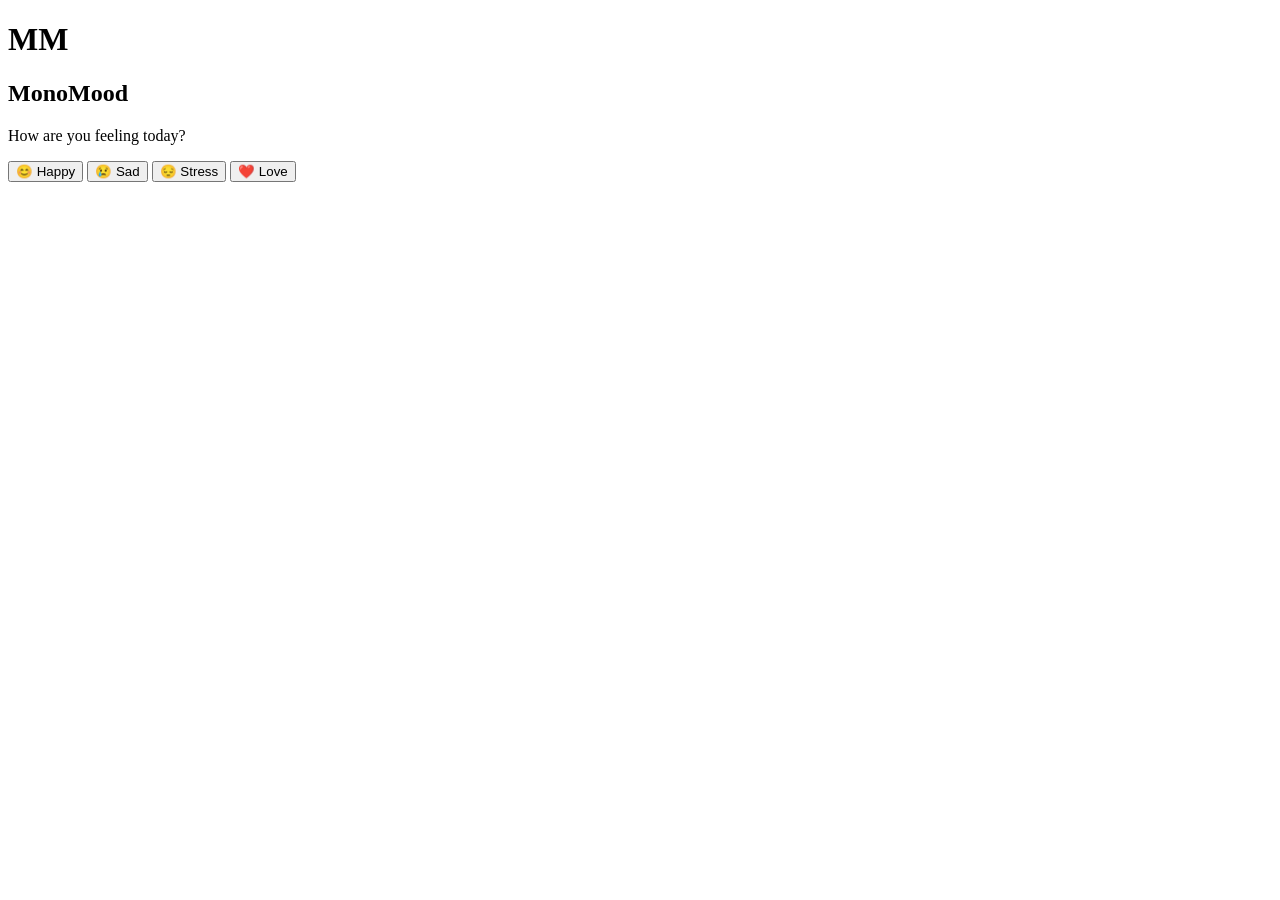
==== index.html @ b67a97ed "Add files via upload" ====
<!DOCTYPE html>
<html lang="en">
<head>
  <meta charset="UTF-8">
  <title>MonoMood</title>
  <link rel="stylesheet" href="style.css">
</head>
<body>

<div class="container">
  <h1 class="logo">MM</h1>
  <h2>MonoMood</h2>
  <p class="tagline">How are you feeling today?</p>

  <div class="moods">
    <button onclick="selectMood('happy')">😊 Happy</button>
    <button onclick="selectMood('sad')">😢 Sad</button>
    <button onclick="selectMood('stress')">😔 Stress</button>
    <button onclick="selectMood('love')">❤️ Love</button>
  </div>
</div>

<script>
  function selectMood(mood) {
    localStorage.setItem("mood", mood);
    window.location.href = "result.html";
  }
</script>

</body>
</html>
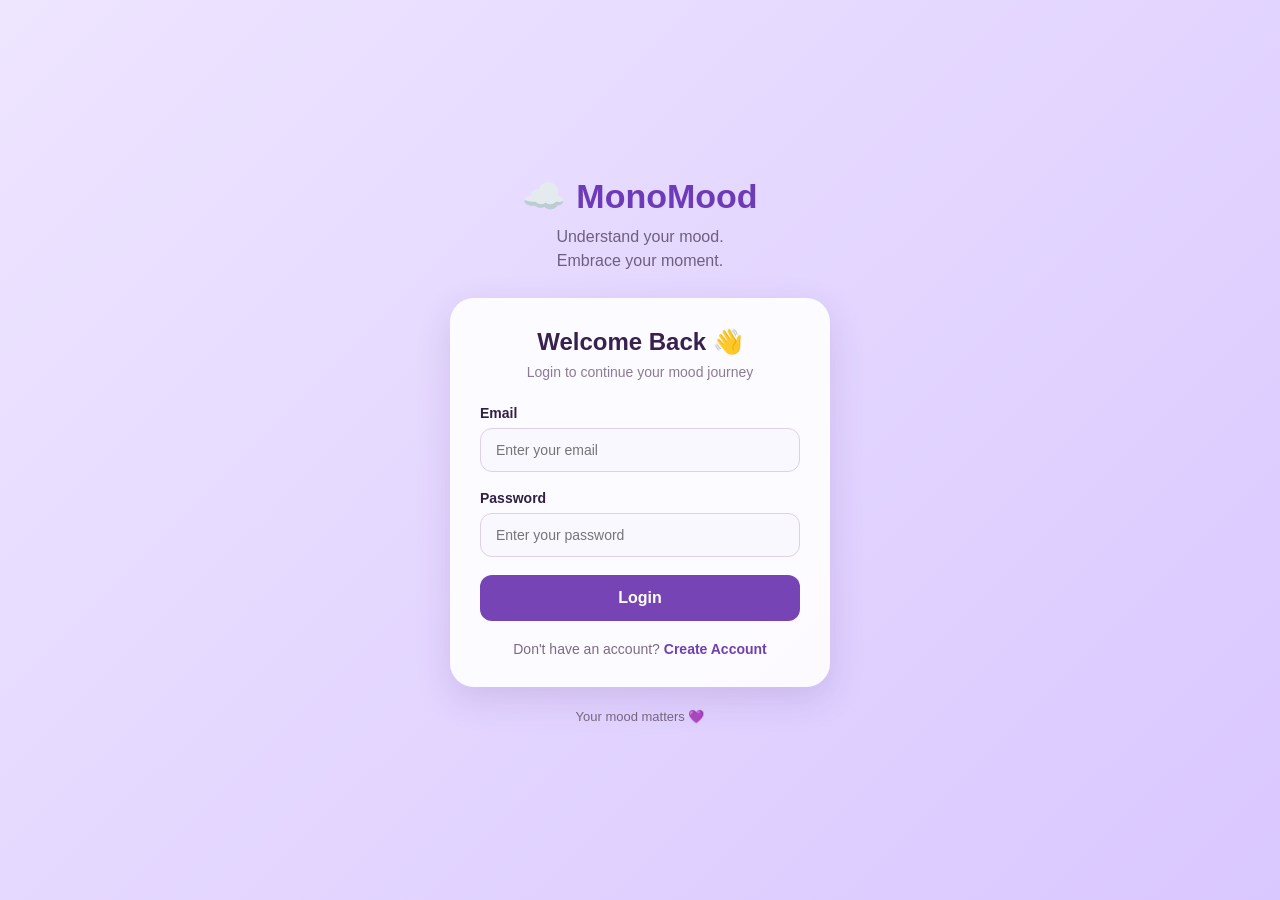
==== commit aca29232: "Add files via upload" ====
--- a/index.html
+++ b/index.html
@@ -1,31 +1,68 @@
-<!DOCTYPE html>
-<html lang="en">
-<head>
-  <meta charset="UTF-8">
-  <title>MonoMood</title>
-  <link rel="stylesheet" href="style.css">
-</head>
-<body>
-
-<div class="container">
-  <h1 class="logo">MM</h1>
-  <h2>MonoMood</h2>
-  <p class="tagline">How are you feeling today?</p>
-
-  <div class="moods">
-    <button onclick="selectMood('happy')">😊 Happy</button>
-    <button onclick="selectMood('sad')">😢 Sad</button>
-    <button onclick="selectMood('stress')">😔 Stress</button>
-    <button onclick="selectMood('love')">❤️ Love</button>
-  </div>
-</div>
-
-<script>
-  function selectMood(mood) {
-    localStorage.setItem("mood", mood);
-    window.location.href = "result.html";
-  }
-</script>
-
-</body>
+<!DOCTYPE html>
+<html lang="en">
+<head>
+    <meta charset="UTF-8">
+    <meta name="viewport" content="width=device-width, initial-scale=1.0">
+    <title>MonoMood | Login</title>
+
+    <link rel="stylesheet" href="style.css">
+</head>
+
+<body>
+
+    <div class="login-container">
+
+        <div class="logo">
+            <span>☁️</span>
+            <h1>MonoMood</h1>
+        </div>
+
+        <p class="tagline">
+            Understand your mood.<br>
+            Embrace your moment.
+        </p>
+
+        <div class="login-card">
+
+            <h2>Welcome Back 👋</h2>
+            <p class="subtitle">Login to continue your mood journey</p>
+
+            <form id="loginForm">
+
+                <label>Email</label>
+                <input 
+                    type="email" 
+                    id="email"
+                    placeholder="Enter your email"
+                    required
+                >
+
+                <label>Password</label>
+                <input 
+                    type="password" 
+                    id="password"
+                    placeholder="Enter your password"
+                    required
+                >
+
+                <button type="submit">Login</button>
+
+            </form>
+
+            <p class="signup-text">
+                Don't have an account?
+                <a href="signup.html">Create Account</a>
+            </p>
+
+        </div>
+
+        <p class="footer-text">
+            Your mood matters 💜
+        </p>
+
+    </div>
+
+    <script src="script.js"></script>
+
+</body>
 </html>
--- a/style.css
+++ b/style.css
@@ -0,0 +1,597 @@
+* {
+    margin: 0;
+    padding: 0;
+    box-sizing: border-box;
+}
+
+body {
+    font-family: Arial, sans-serif;
+    min-height: 100vh;
+    background: linear-gradient(135deg, #eee5ff, #d9c7ff);
+    display: flex;
+    justify-content: center;
+    align-items: center;
+    color: #302044;
+}
+
+.login-container {
+    width: 100%;
+    max-width: 430px;
+    padding: 25px;
+    text-align: center;
+}
+
+.logo {
+    display: flex;
+    justify-content: center;
+    align-items: center;
+    gap: 10px;
+    margin-bottom: 8px;
+}
+
+.logo span {
+    font-size: 35px;
+}
+
+.logo h1 {
+    font-size: 34px;
+    color: #6d3bb8;
+}
+
+.tagline {
+    color: #6e607d;
+    line-height: 1.5;
+    margin-bottom: 25px;
+}
+
+.login-card {
+    background: rgba(255, 255, 255, 0.9);
+    padding: 30px;
+    border-radius: 24px;
+    box-shadow: 0 12px 35px rgba(80, 45, 120, 0.15);
+    text-align: left;
+}
+
+.login-card h2 {
+    text-align: center;
+    margin-bottom: 8px;
+    color: #38204f;
+}
+
+.subtitle {
+    text-align: center;
+    color: #8a7b96;
+    font-size: 14px;
+    margin-bottom: 25px;
+}
+
+label {
+    display: block;
+    margin-bottom: 7px;
+    font-size: 14px;
+    font-weight: bold;
+}
+
+input {
+    width: 100%;
+    padding: 13px 15px;
+    margin-bottom: 18px;
+    border: 1px solid #ddd0eb;
+    border-radius: 12px;
+    outline: none;
+    font-size: 14px;
+    background: #faf8ff;
+}
+
+input:focus {
+    border-color: #8b5cc7;
+}
+
+button {
+    width: 100%;
+    padding: 14px;
+    border: none;
+    border-radius: 12px;
+    background: #7744b5;
+    color: white;
+    font-size: 16px;
+    font-weight: bold;
+    cursor: pointer;
+}
+
+button:hover {
+    background: #62349d;
+}
+
+.signup-text {
+    text-align: center;
+    margin-top: 20px;
+    font-size: 14px;
+    color: #7b6b88;
+}
+
+.signup-text a {
+    color: #7040ad;
+    font-weight: bold;
+    text-decoration: none;
+}
+
+.footer-text {
+    margin-top: 22px;
+    font-size: 13px;
+    color: #76667f;
+}
+/* HOME PAGE */
+
+.home-container {
+    width: 100%;
+    max-width: 700px;
+    margin: auto;
+    padding: 25px;
+    padding-bottom: 100px;
+}
+
+.home-header {
+    display: flex;
+    justify-content: space-between;
+    align-items: center;
+    margin-bottom: 25px;
+}
+
+.small-text {
+    color: #8a7b96;
+    font-size: 14px;
+    margin-bottom: 5px;
+}
+
+.home-header h1 {
+    color: #3b2450;
+    font-size: 28px;
+}
+
+.profile-icon {
+    width: 48px;
+    height: 48px;
+    background: #eadfff;
+    border-radius: 50%;
+    display: flex;
+    align-items: center;
+    justify-content: center;
+    font-size: 23px;
+}
+
+.mood-card {
+    background: linear-gradient(135deg, #8054bd, #a47bd1);
+    color: white;
+    padding: 35px 25px;
+    border-radius: 25px;
+    text-align: center;
+    box-shadow: 0 12px 30px rgba(80, 45, 120, 0.18);
+}
+
+.mood-icon {
+    font-size: 45px;
+}
+
+.mood-card h2 {
+    margin: 15px 0 10px;
+    font-size: 25px;
+}
+
+.mood-card p {
+    margin-bottom: 22px;
+    opacity: 0.9;
+}
+
+.mood-card button {
+    width: auto;
+    padding: 13px 25px;
+    background: white;
+    color: #7040ad;
+}
+
+.section {
+    margin-top: 28px;
+}
+
+.section h3 {
+    margin-bottom: 13px;
+    color: #3b2450;
+}
+
+.affirmation-card {
+    background: white;
+    padding: 22px;
+    border-radius: 18px;
+    box-shadow: 0 8px 25px rgba(70, 40, 100, 0.08);
+}
+
+.affirmation-card p {
+    color: #6f6079;
+    line-height: 1.6;
+    font-style: italic;
+}
+
+.quick-grid {
+    display: grid;
+    grid-template-columns: repeat(2, 1fr);
+    gap: 15px;
+}
+
+.quick-card {
+    background: white;
+    padding: 20px;
+    border-radius: 18px;
+    text-align: center;
+    cursor: pointer;
+    box-shadow: 0 7px 20px rgba(70, 40, 100, 0.08);
+}
+
+.quick-card span {
+    font-size: 30px;
+}
+
+.quick-card p {
+    margin-top: 8px;
+    color: #5e4c69;
+}
+
+.bottom-nav {
+    position: fixed;
+    bottom: 15px;
+    left: 50%;
+    transform: translateX(-50%);
+    width: calc(100% - 30px);
+    max-width: 650px;
+    background: white;
+    padding: 12px;
+    border-radius: 20px;
+    display: flex;
+    justify-content: space-around;
+    box-shadow: 0 8px 30px rgba(60, 30, 90, 0.15);
+}
+
+.nav-item {
+    text-align: center;
+    color: #8b7b95;
+    cursor: pointer;
+}
+
+.nav-item span {
+    font-size: 21px;
+}
+
+.nav-item p {
+    font-size: 11px;
+    margin-top: 3px;
+}
+
+.nav-item.active {
+    color: #7040ad;
+}
+/* MOOD PAGE */
+
+.mood-page {
+    width: 100%;
+    max-width: 800px;
+    margin: auto;
+    padding: 30px 25px;
+    min-height: 100vh;
+}
+
+.mood-header {
+    display: flex;
+    align-items: center;
+    gap: 18px;
+    margin-bottom: 25px;
+}
+
+.back-btn {
+    text-decoration: none;
+    color: #5f3a80;
+    font-size: 30px;
+}
+
+.mood-header h1 {
+    color: #38204f;
+    font-size: 28px;
+    margin-top: 3px;
+}
+
+.mood-intro {
+    background: #f5efff;
+    padding: 18px;
+    border-radius: 18px;
+    display: flex;
+    align-items: center;
+    gap: 12px;
+    margin-bottom: 25px;
+}
+
+.mood-intro span {
+    font-size: 30px;
+}
+
+.mood-intro p {
+    color: #71627c;
+    line-height: 1.5;
+}
+
+.mood-grid {
+    display: grid;
+    grid-template-columns: repeat(2, 1fr);
+    gap: 16px;
+}
+
+.mood-option {
+    background: white;
+    padding: 24px 15px;
+    border-radius: 22px;
+    text-align: center;
+    cursor: pointer;
+    border: 2px solid transparent;
+    box-shadow: 0 8px 22px rgba(70, 40, 100, 0.08);
+    transition: 0.25s;
+}
+
+.mood-option:hover {
+    transform: translateY(-5px);
+    border-color: #b08bd6;
+    box-shadow: 0 12px 28px rgba(70, 40, 100, 0.14);
+}
+
+.mood-option span {
+    font-size: 42px;
+}
+
+.mood-option h3 {
+    margin-top: 10px;
+    color: #443052;
+}
+
+.mood-option p {
+    margin-top: 5px;
+    font-size: 13px;
+    color: #8b7b95;
+}
+
+.mood-footer {
+    text-align: center;
+    margin-top: 25px;
+    color: #81718d;
+    font-size: 13px;
+}
+/* RESULT PAGE - CLEAN LAYOUT */
+
+.result-page {
+    max-width: 520px;
+    margin: 0 auto;
+    padding: 25px 18px 40px;
+}
+
+.result-header {
+    text-align: center;
+    margin: 35px 0 25px;
+}
+
+.result-emoji {
+    font-size: 70px;
+    margin: 12px 0;
+}
+
+.result-header h1 {
+    margin: 5px 0;
+    font-size: 32px;
+}
+
+.result-header p {
+    margin: 8px 0;
+}
+
+.result-card {
+    width: 100%;
+    box-sizing: border-box;
+    margin: 16px 0;
+    padding: 22px;
+    border-radius: 20px;
+    text-align: center;
+}
+
+.result-card h3 {
+    margin: 8px 0 10px;
+}
+
+.result-card p {
+    line-height: 1.6;
+    margin: 0;
+}
+
+.card-icon {
+    font-size: 30px;
+    margin-bottom: 5px;
+}
+
+.music-card {
+    text-align: left;
+}
+
+.music-title {
+    display: flex;
+    align-items: center;
+    gap: 14px;
+}
+
+.music-title .card-icon {
+    margin: 0;
+}
+
+.music-title h3,
+.music-title p {
+    margin: 0;
+}
+
+.music-card audio {
+    width: 100%;
+    margin-top: 18px;
+}
+
+.continue-btn,
+.home-btn {
+    width: 100%;
+    display: block;
+    margin-top: 14px;
+    padding: 15px 20px;
+    border-radius: 14px;
+    cursor: pointer;
+    font-size: 16px;
+}
+
+.home-btn {
+    margin-bottom: 10px;
+}
+
+.back-btn {
+    display: inline-flex;
+    align-items: center;
+    justify-content: center;
+}
+/* JOURNAL PAGE */
+
+.journal-page {
+    max-width: 520px;
+    margin: 0 auto;
+    padding: 25px 18px 40px;
+}
+
+.journal-header {
+    text-align: center;
+    margin: 35px 0 25px;
+}
+
+.journal-icon {
+    font-size: 55px;
+    margin-bottom: 10px;
+}
+
+.journal-header h1 {
+    margin: 8px 0;
+}
+
+.journal-header p {
+    line-height: 1.5;
+}
+
+.journal-card {
+    padding: 22px;
+    margin: 16px 0;
+    border-radius: 20px;
+}
+
+.journal-card h3 {
+    margin-top: 0;
+}
+
+.today-mood {
+    display: flex;
+    align-items: center;
+    gap: 12px;
+    font-size: 20px;
+}
+
+.today-mood span {
+    font-size: 35px;
+}
+
+.journal-card label {
+    display: block;
+    font-weight: 600;
+    margin-bottom: 12px;
+}
+
+#journalText {
+    width: 100%;
+    min-height: 180px;
+    box-sizing: border-box;
+    padding: 15px;
+    border-radius: 14px;
+    resize: vertical;
+    font-family: inherit;
+    font-size: 15px;
+}
+
+.save-journal-btn {
+    width: 100%;
+    margin-top: 15px;
+    padding: 15px;
+    border: none;
+    border-radius: 14px;
+    cursor: pointer;
+    font-size: 16px;
+}
+.history-btn {
+    width: 100%;
+    margin-top: 12px;
+    padding: 15px;
+    border: none;
+    border-radius: 14px;
+    cursor: pointer;
+    font-size: 16px;
+}
+
+.journal-date {
+    font-size: 13px;
+    opacity: 0.7;
+    margin-top: 8px;
+}
+
+.journal-content {
+    margin-top: 15px;
+    line-height: 1.7;
+    white-space: pre-wrap;
+}
+.history-btn {
+    display: block;
+    width: 90%;
+    max-width: 400px;
+    margin: 15px auto 0;
+    padding: 14px 20px;
+    border: none;
+    border-radius: 14px;
+    cursor: pointer;
+    font-size: 16px;
+    text-align: center;
+    box-sizing: border-box;
+}
+/* FINAL JOURNAL BUTTON LAYOUT */
+
+.journal-buttons {
+    width: 90%;
+    max-width: 420px;
+    margin: 20px auto 40px;
+    text-align: center;
+}
+
+.journal-buttons button {
+    display: block;
+    width: 100%;
+    margin: 14px 0;
+    box-sizing: border-box;
+}
+
+.history-btn {
+    padding: 15px 20px;
+    border: none;
+    border-radius: 14px;
+    cursor: pointer;
+    font-size: 16px;
+    text-align: center;
+}
+
+.journal-buttons .home-btn {
+    margin-top: 14px;
+}
+
+#saveMessage {
+    text-align: center;
+    margin-top: 12px;
+}
